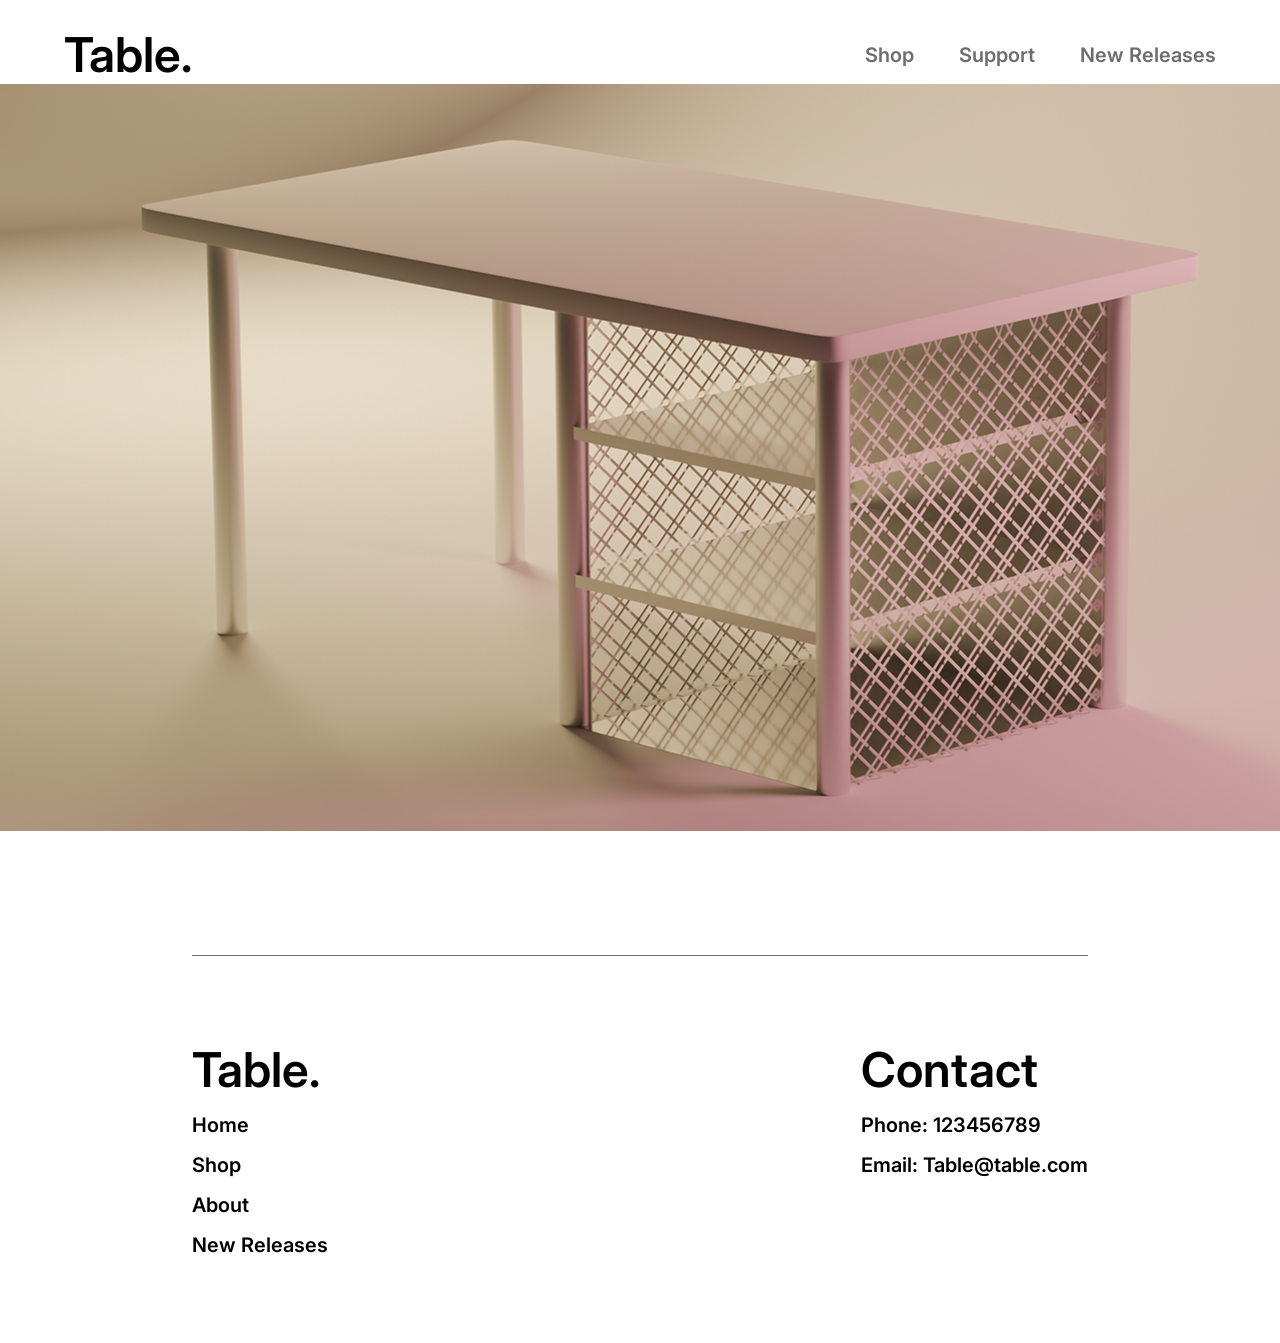
==== Shop.html @ 84fb847c "Added shop page" ====
<!doctype html>
<html lang="en">
    <head>
        <meta charset="UTF-8" />
        <meta name="viewport" content="width=device-width, initial-scale=1.0" />
        <title>Table. | Shop</title>
        <link rel="stylesheet" href="style.css" />
    </head>
    <body>
        <header>
            <h1>Table.</h1>
            <div class="header-links">
                <a href="Shop.html">Shop</a>
                <a>Support</a>
                <a>New Releases</a>
            </div>
        </header>

        <div class="shopS1">
            <img src="/Images/Table2.png" alt="A picture of a table" />
        </div>

        <footer>
            <div class="footer-content-left">
                <h1>Table.</h1>
                <p>Home</p>
                <p>Shop</p>
                <p>About</p>
                <p>New Releases</p>
            </div>
            <div class="footer-content-right">
                <h1>Contact</h1>
                <p>Phone: 123456789</p>
                <p>Email: Table@table.com</p>
            </div>
        </footer>
    </body>
</html>
---- style.css ----
@import url("https://fonts.googleapis.com/css2?family=Inter:ital,opsz,wght@0,14..32,100..900;1,14..32,100..900&display=swap");
:root {
    --sub-heading-color: #6d6d6d;
}
p {
    line-height: 140%;
}
* {
    font-family: "Inter";
    margin: 0;
}
body {
    display: flex;
    flex-direction: column;
    justify-content: center;
    align-items: center;
    background-color: white;
}
header {
    width: 90%;
    margin-top: 25px;
    display: flex;
    flex-direction: row;
    align-items: center;
    justify-content: space-between;
    max-width: 1450px;
}
header > h1 {
    font-weight: 600;
    font-size: 48px;
}
.footer-content-left > h1 {
    font-weight: 600;
    font-size: 48px;
}
.header-links {
    display: flex;
    flex-direction: row;
    margin-left: 45px;
    font-weight: 600;
    font-size: 20px;
    color: var(--sub-heading-color);
}
.header-links > a {
    margin-left: 45px;
    color: var(--sub-heading-color);
    text-decoration: none;
}
.homeS1 {
    width: 90%;
    display: flex;
    flex-direction: row;
    justify-content: space-between;
    max-width: 1450px;
    margin-top: 50px;
    margin-bottom: 50px;
}
.homeS1 .s1Text {
    display: flex;
    flex-direction: column;
    align-items: flex-start;
}
.homeS1 > .s1Text {
    flex-grow: 1;
    margin-left: 12px;
    display: flex;
    justify-content: space-between;
}
.homeS1 > .s1Text > .s1Disc > h1 {
    font-weight: 600;
    font-size: 48px;
    margin-top: 0px;
    margin-bottom: 12px;
}
.homeS1 > .s1Text > .s1Disc > p {
    font-weight: 400;
    font-size: 20px;
    margin-top: 0px;
    color: var(--sub-heading-color);
}
.homeS1 > img {
    flex-grow: 2;
    margin-right: 12px;
}
.purchasePrompt {
    display: flex;
    width: 100%;
    flex-direction: row;
    justify-content: space-between;
    align-items: flex-end;
}
.price > h2 {
    font-size: 36px;
    margin: 0px;
}
.price > p {
    font-weight: 400;
    font-size: 24px;
    margin: 0px;
    color: var(--sub-heading-color);
}
.buyBtn {
    margin-left: 18px;
    padding: 12px;
    display: flex;
    justify-content: center;
    align-items: center;
    flex-grow: 1;
    border-radius: 24px;
    border: 1px solid black;
}

.buyBtn > p {
    margin: 0px;
}
.homeS2 {
    display: flex;
    width: 90%;
    max-width: 1450px;
    flex-direction: column;
    justify-content: flex-start;
}

.s2title {
    display: flex;
    flex-direction: column;
    justify-content: flex-start;
}
.s2title > h1 {
    font-weight: 600;
    font-size: 58px;
    margin-bottom: 22px;
}
.s2title > h2 {
    font-weight: 600;
    font-size: 40px;
    color: var(--sub-heading-color);
}
.s2panels {
    display: flex;
    flex-direction: row;
    justify-content: space-between;
}
.s2panels > S2Box {
    margin: 12px;
}
img {
    border-radius: 22px;
}
.S2Box {
    display: flex;
    width: 30%;
    flex-direction: column;
}
.S2Box > h1 {
    color: var(--sub-heading-color);
    font-size: 32px;
    margin-top: 20px;
    margin-bottom: 12px;
}
.homeS3 {
    width: 90%;
    margin-top: 50px;
    display: flex;
    flex-direction: column;
    max-width: 1450px;
}
.s3disc {
    margin-top: 45px;
    display: flex;
    direction: row;
    justify-content: space-between;
    align-items: flex-start;
}
.s3disc > p {
    max-width: 50%;
}
.homeS3left {
    display: flex;
    flex-direction: column;
    justify-content: space-between;
}
.homeS3 > img {
    object-fit: cover;
    height: 25%;
    width: auto;
}
.homeS3left > h1 {
    font-size: 58px;
    font-weight: 600;
}
.s3disc > p {
    font-size: 20px;
    color: var(--sub-heading-color);
    line-height: 140%;
}
.price > p {
    margin-top: 24px;
}
.buyBtn {
    min-width: 150px;
}
footer {
    width: 70%;
    margin-top: 120px;
    padding: 84px 0px;
    max-width: 1450px;
    border-top: solid 1px var(--sub-heading-color);
    display: flex;
    justify-content: space-between;
}
.footer-content-left > p {
    font-weight: 600;
    font-size: 20px;
    padding-top: 12px;
}
.footer-content-right > p {
    font-weight: 600;
    font-size: 20px;
    padding-top: 12px;
}
.footer-content-right > h1 {
    font-weight: 600;
    font-size: 48px;
}
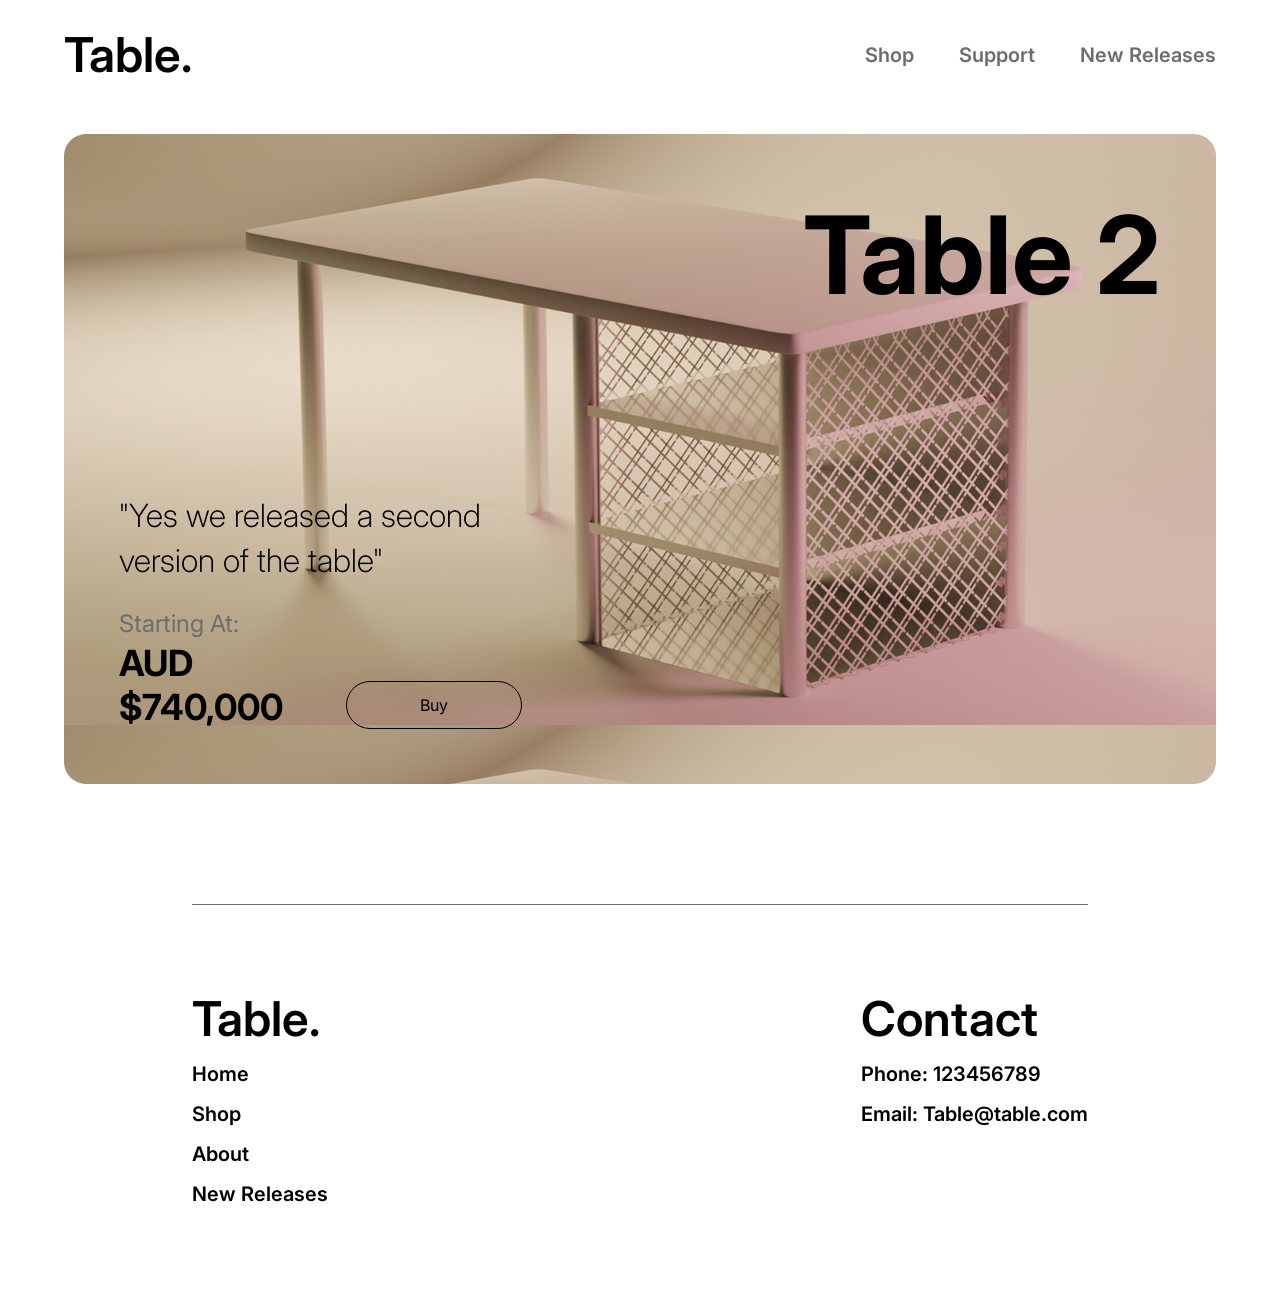
==== commit 7273000c: "Added hero shot for shop page" ====
--- a/Shop.html
+++ b/Shop.html
@@ -17,7 +17,21 @@
         </header>
 
         <div class="shopS1">
-            <img src="/Images/Table2.png" alt="A picture of a table" />
+            <div class="shopS1Left">
+                <p>"Yes we released a second version of the table"</p>
+                <div class="purchasePrompt">
+                    <div class="price">
+                        <p>Starting At:</p>
+                        <h2>AUD $740,000</h2>
+                    </div>
+                    <div class="buyBtn">
+                        <p>Buy</p>
+                    </div>
+                </div>
+            </div>
+            <div class="shopS1Right">
+                <h1>Table 2</h1>
+            </div>
         </div>
 
         <footer>
--- a/style.css
+++ b/style.css
@@ -146,6 +146,7 @@
 }
 img {
     border-radius: 22px;
+    width: 100%;
 }
 .S2Box {
     display: flex;
@@ -223,3 +224,28 @@
     font-weight: 600;
     font-size: 48px;
 }
+.shopS1 {
+    background-image: url(./Images/Table2.png);
+    background-size: 100%;
+    border-radius: 22px;
+    display: flex;
+    margin-top: 50px;
+    width: 90%;
+    max-width: 1450px;
+    justify-content: space-between;
+    height: 650px;
+}
+.shopS1Right {
+    align-self: flex-start;
+    font-size: 54px;
+    padding: 55px;
+}
+.shopS1Left {
+    align-self: flex-end;
+    padding: 55px;
+    width: 35%;
+}
+.shopS1Left > p {
+    font-weight: 250;
+    font-size: 32px;
+}
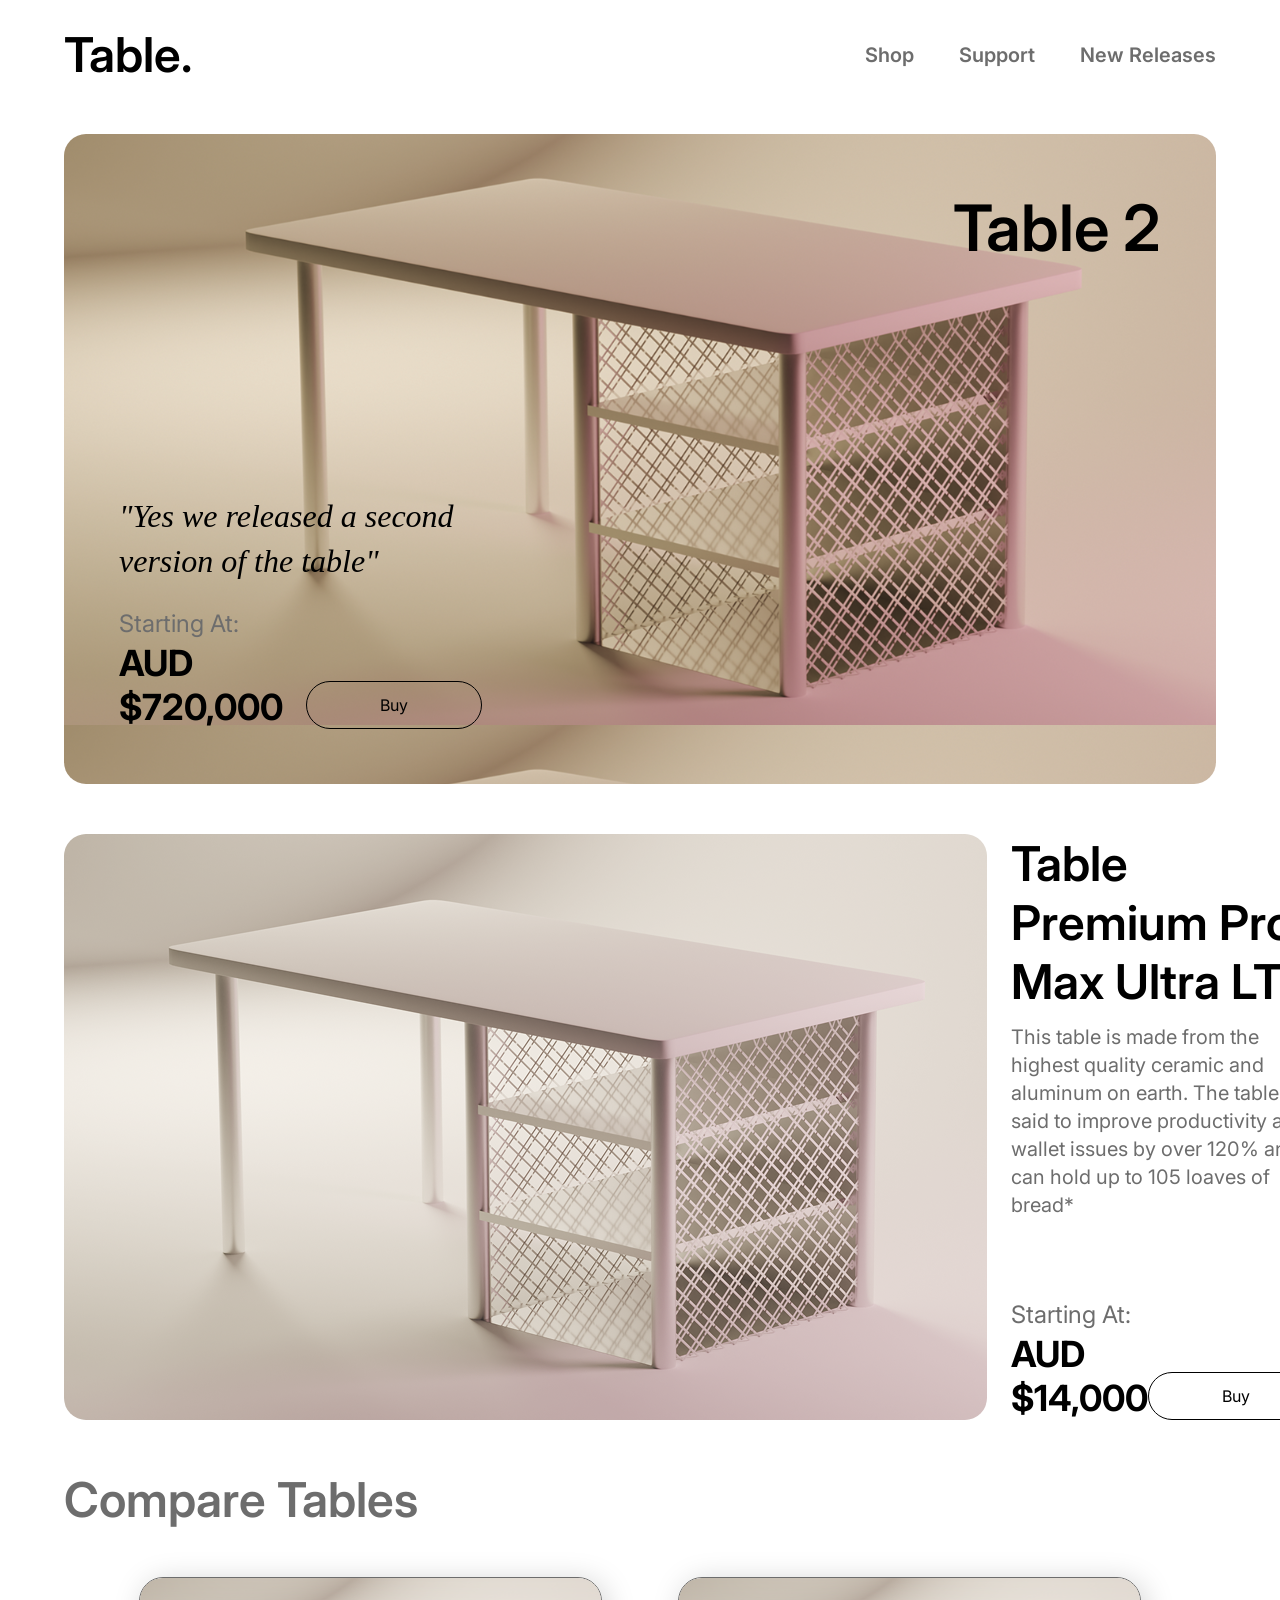
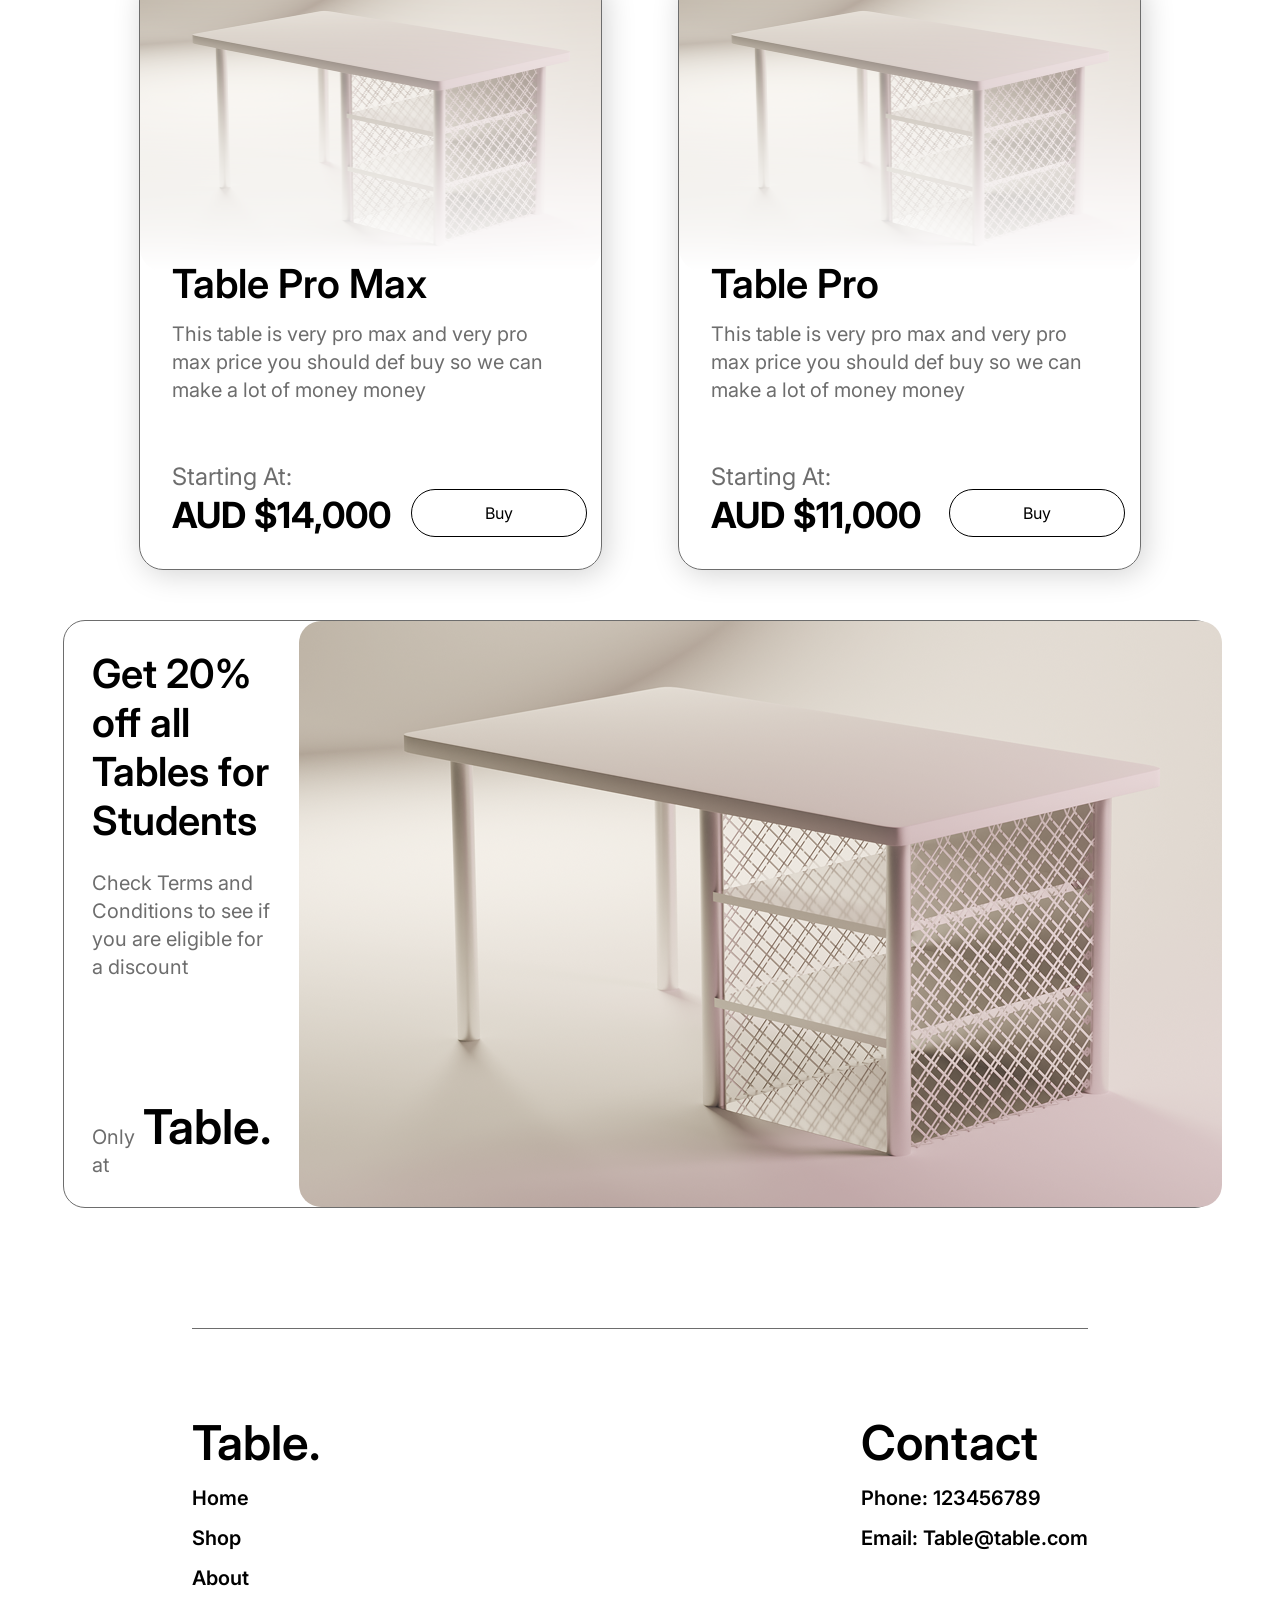
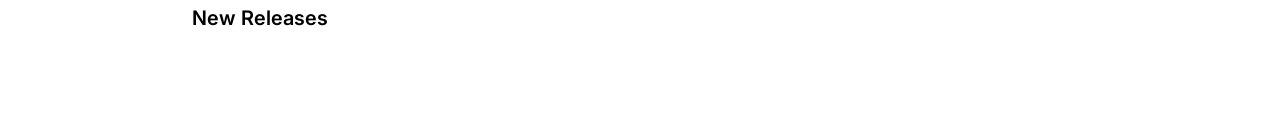
==== commit 8adc03b0: "Finnished Shop Page" ====
--- a/Shop.html
+++ b/Shop.html
@@ -8,7 +8,7 @@
     </head>
     <body>
         <header>
-            <h1>Table.</h1>
+            <a class="TableLogo" href="index.html">Table.</a>
             <div class="header-links">
                 <a href="Shop.html">Shop</a>
                 <a>Support</a>
@@ -22,7 +22,7 @@
                 <div class="purchasePrompt">
                     <div class="price">
                         <p>Starting At:</p>
-                        <h2>AUD $740,000</h2>
+                        <h2>AUD $720,000</h2>
                     </div>
                     <div class="buyBtn">
                         <p>Buy</p>
@@ -33,7 +33,86 @@
                 <h1>Table 2</h1>
             </div>
         </div>
+        <div class="homeS1">
+            <img src="./Images/Table.png" alt="An Image of a Table" />
+            <div class="s1Text">
+                <div class="s1Disc">
+                    <h1>Table Premium Pro Max Ultra LTE</h1>
+                    <p>
+                        This table is made from the highest quality ceramic and
+                        aluminum on earth. The table is said to improve
+                        productivity and wallet issues by over 120% and can hold
+                        up to 105 loaves of bread*
+                    </p>
+                </div>
 
+                <div class="purchasePrompt">
+                    <div class="price">
+                        <p>Starting At:</p>
+                        <h2>AUD $14,000</h2>
+                    </div>
+                    <div class="buyBtn">
+                        <p>Buy</p>
+                    </div>
+                </div>
+            </div>
+        </div>
+        <div class="shopS3">
+            <h1>Compare Tables</h1>
+            <div class="shopS3CardContainer">
+                <div class="shopS3Card">
+                    <img src="./Images/Table.png" alt="A picture of a table" />
+                    <h1>Table Pro Max</h1>
+                    <p>
+                        This table is very pro max and very pro max price you
+                        should def buy so we can make a lot of money money
+                    </p>
+                    <div class="purchasePrompt">
+                        <div class="price">
+                            <p>Starting At:</p>
+                            <h2>AUD $14,000</h2>
+                        </div>
+                        <div class="buyBtn">
+                            <p>Buy</p>
+                        </div>
+                    </div>
+                </div>
+                <div class="shopS3Card">
+                    <img src="./Images/Table.png" alt="A picture of a table" />
+                    <h1>Table Pro</h1>
+                    <p>
+                        This table is very pro max and very pro max price you
+                        should def buy so we can make a lot of money money
+                    </p>
+                    <div class="purchasePrompt">
+                        <div class="price">
+                            <p>Starting At:</p>
+                            <h2>AUD $11,000</h2>
+                        </div>
+                        <div class="buyBtn">
+                            <p>Buy</p>
+                        </div>
+                    </div>
+                </div>
+            </div>
+        </div>
+        <div class="studentDiscount">
+            <div class="studentDiscountText">
+                <div class="studentTop">
+                    <h1>Get 20% off all Tables for Students</h1>
+                    <p>
+                        Check Terms and Conditions to see if you are eligible
+                        for a discount
+                    </p>
+                </div>
+
+                <div class="onlyAtTable">
+                    <p>Only at</p>
+                    <h1 class="TableLogo">Table.</h1>
+                </div>
+            </div>
+            <img src="./Images/Table.png" alt="An image of a table" />
+        </div>
         <footer>
             <div class="footer-content-left">
                 <h1>Table.</h1>
--- a/style.css
+++ b/style.css
@@ -25,9 +25,11 @@
     justify-content: space-between;
     max-width: 1450px;
 }
-header > h1 {
-    font-weight: 600;
-    font-size: 48px;
+.TableLogo {
+    font-weight: 600;
+    font-size: 48px;
+    color: black;
+    text-decoration: none;
 }
 .footer-content-left > h1 {
     font-weight: 600;
@@ -61,10 +63,10 @@
     align-items: flex-start;
 }
 .homeS1 > .s1Text {
-    flex-grow: 1;
     margin-left: 12px;
     display: flex;
     justify-content: space-between;
+    flex-shrink: 2;
 }
 .homeS1 > .s1Text > .s1Disc > h1 {
     font-weight: 600;
@@ -84,7 +86,7 @@
 }
 .purchasePrompt {
     display: flex;
-    width: 100%;
+    width: 90%;
     flex-direction: row;
     justify-content: space-between;
     align-items: flex-end;
@@ -100,12 +102,10 @@
     color: var(--sub-heading-color);
 }
 .buyBtn {
-    margin-left: 18px;
     padding: 12px;
     display: flex;
     justify-content: center;
     align-items: center;
-    flex-grow: 1;
     border-radius: 24px;
     border: 1px solid black;
 }
@@ -180,6 +180,7 @@
     display: flex;
     flex-direction: column;
     justify-content: space-between;
+    width: 45%;
 }
 .homeS3 > img {
     object-fit: cover;
@@ -237,8 +238,11 @@
 }
 .shopS1Right {
     align-self: flex-start;
-    font-size: 54px;
     padding: 55px;
+}
+.shopS1Right > h1 {
+    font-size: 64px;
+    font-weight: 600;
 }
 .shopS1Left {
     align-self: flex-end;
@@ -248,4 +252,80 @@
 .shopS1Left > p {
     font-weight: 250;
     font-size: 32px;
-}
+    font-style: italic;
+}
+.shopS3 {
+    width: 90%;
+    max-width: 1450px;
+}
+.shopS3 > h1 {
+    font-size: 48px;
+    font-weight: 600;
+    color: var(--sub-heading-color);
+}
+.shopS3CardContainer {
+    margin-top: 48px;
+    display: flex;
+    direction: row;
+    justify-content: space-evenly;
+}
+
+.shopS3Card {
+    width: 40%;
+    border: 0.5px solid var(--sub-heading-color);
+    box-shadow: 4px 4px 30px lightgray;
+    border-radius: 24px;
+    display: flex;
+    flex-direction: column;
+}
+.shopS3Card > img {
+    mask-image: linear-gradient(to bottom, black 0, transparent 100%);
+}
+.shopS3Card > h1 {
+    margin: -12px 32px 12px 32px;
+    font-size: 40px;
+    font-weight: 600;
+}
+.shopS3Card > p {
+    margin: 0px 32px;
+    font-weight: 400;
+    font-size: 20px;
+    color: var(--sub-heading-color);
+}
+.shopS3Card > .purchasePrompt {
+    margin: 32px;
+}
+.studentDiscount {
+    width: 90%;
+    max-width: 1450px;
+    display: flex;
+    flex-direction: row;
+    margin-top: 50px;
+    border: 0.5px solid var(--sub-heading-color);
+    border-radius: 22px;
+}
+.studentDiscountText {
+    margin: 28px;
+    display: flex;
+    flex-direction: column;
+    justify-content: space-between;
+}
+.studentTop > h1 {
+    font-size: 40px;
+    font-weight: 600;
+    margin-bottom: 24px;
+}
+.studentTop > p {
+    color: var(--sub-heading-color);
+    font-size: 20px;
+}
+.onlyAtTable {
+    display: flex;
+    flex-direction: row;
+    align-items: baseline;
+}
+.onlyAtTable > p {
+    color: var(--sub-heading-color);
+    font-size: 20px;
+    margin-right: 8px;
+}
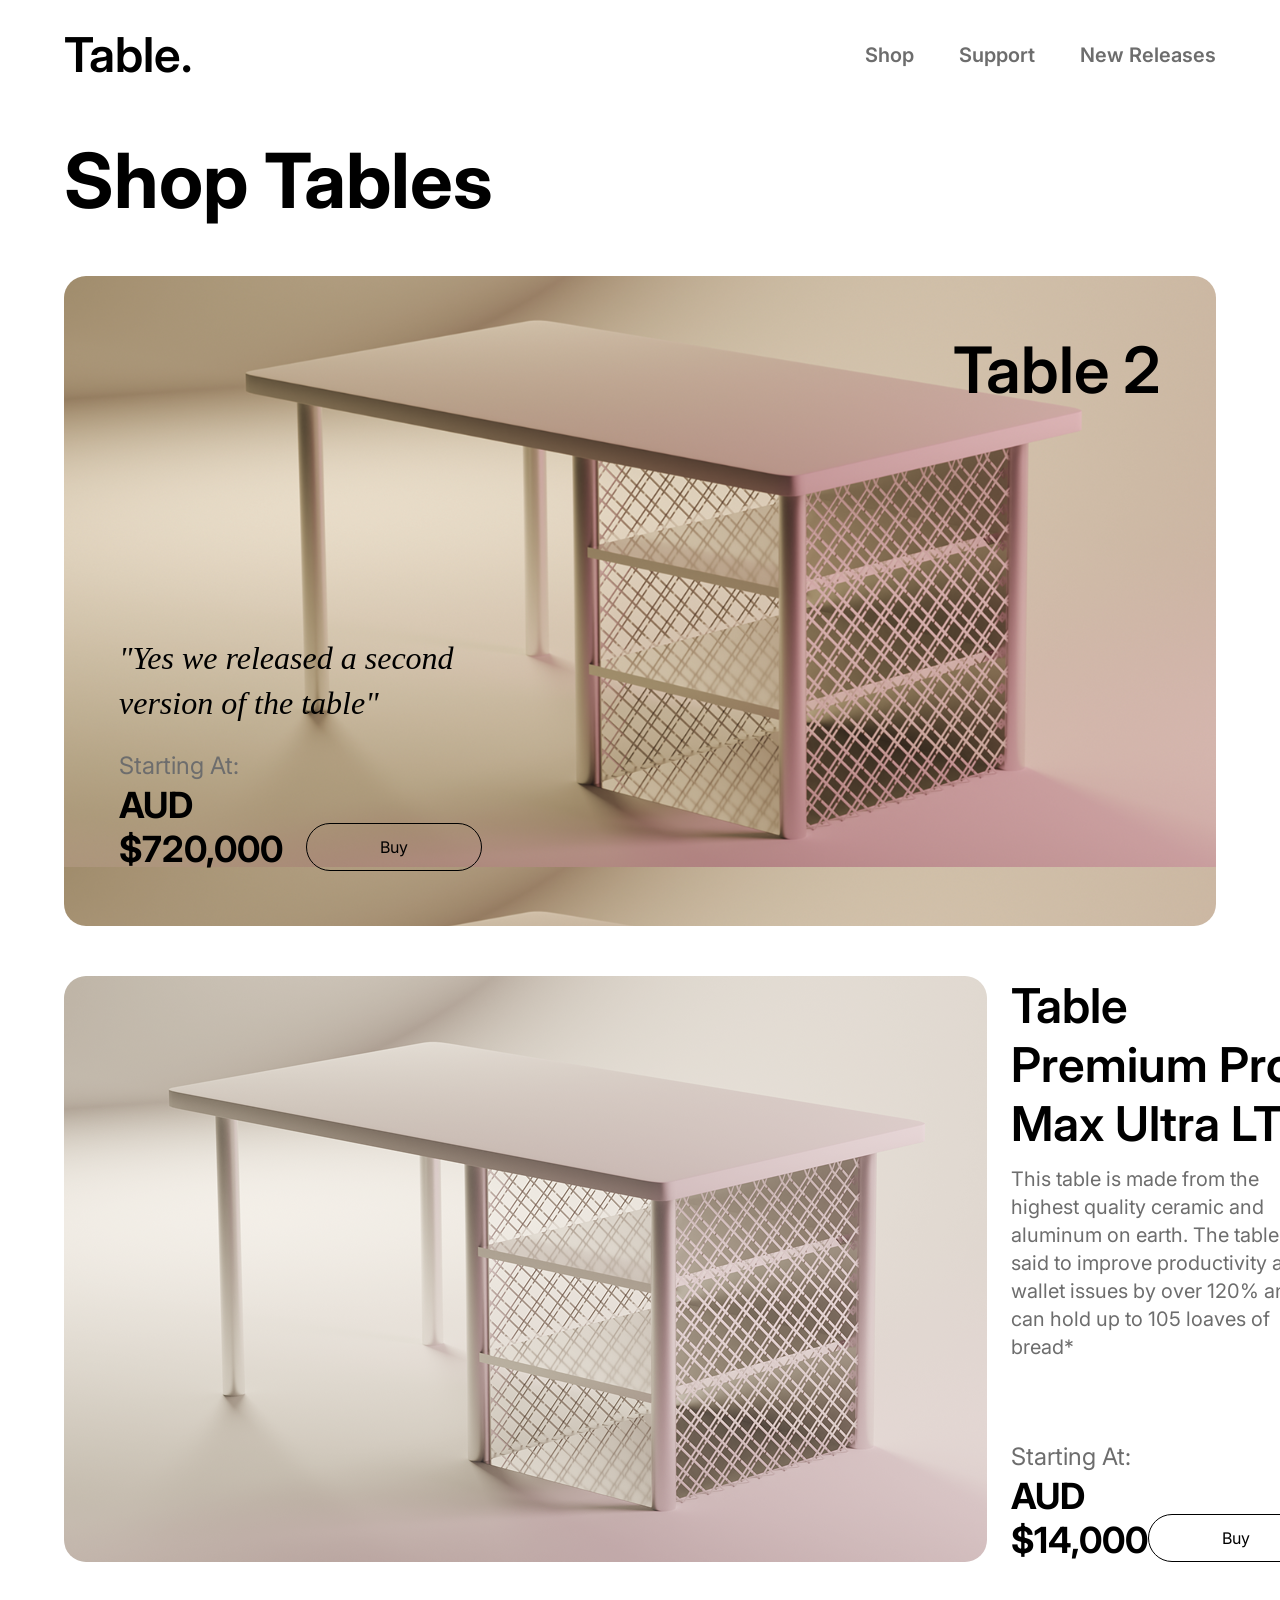
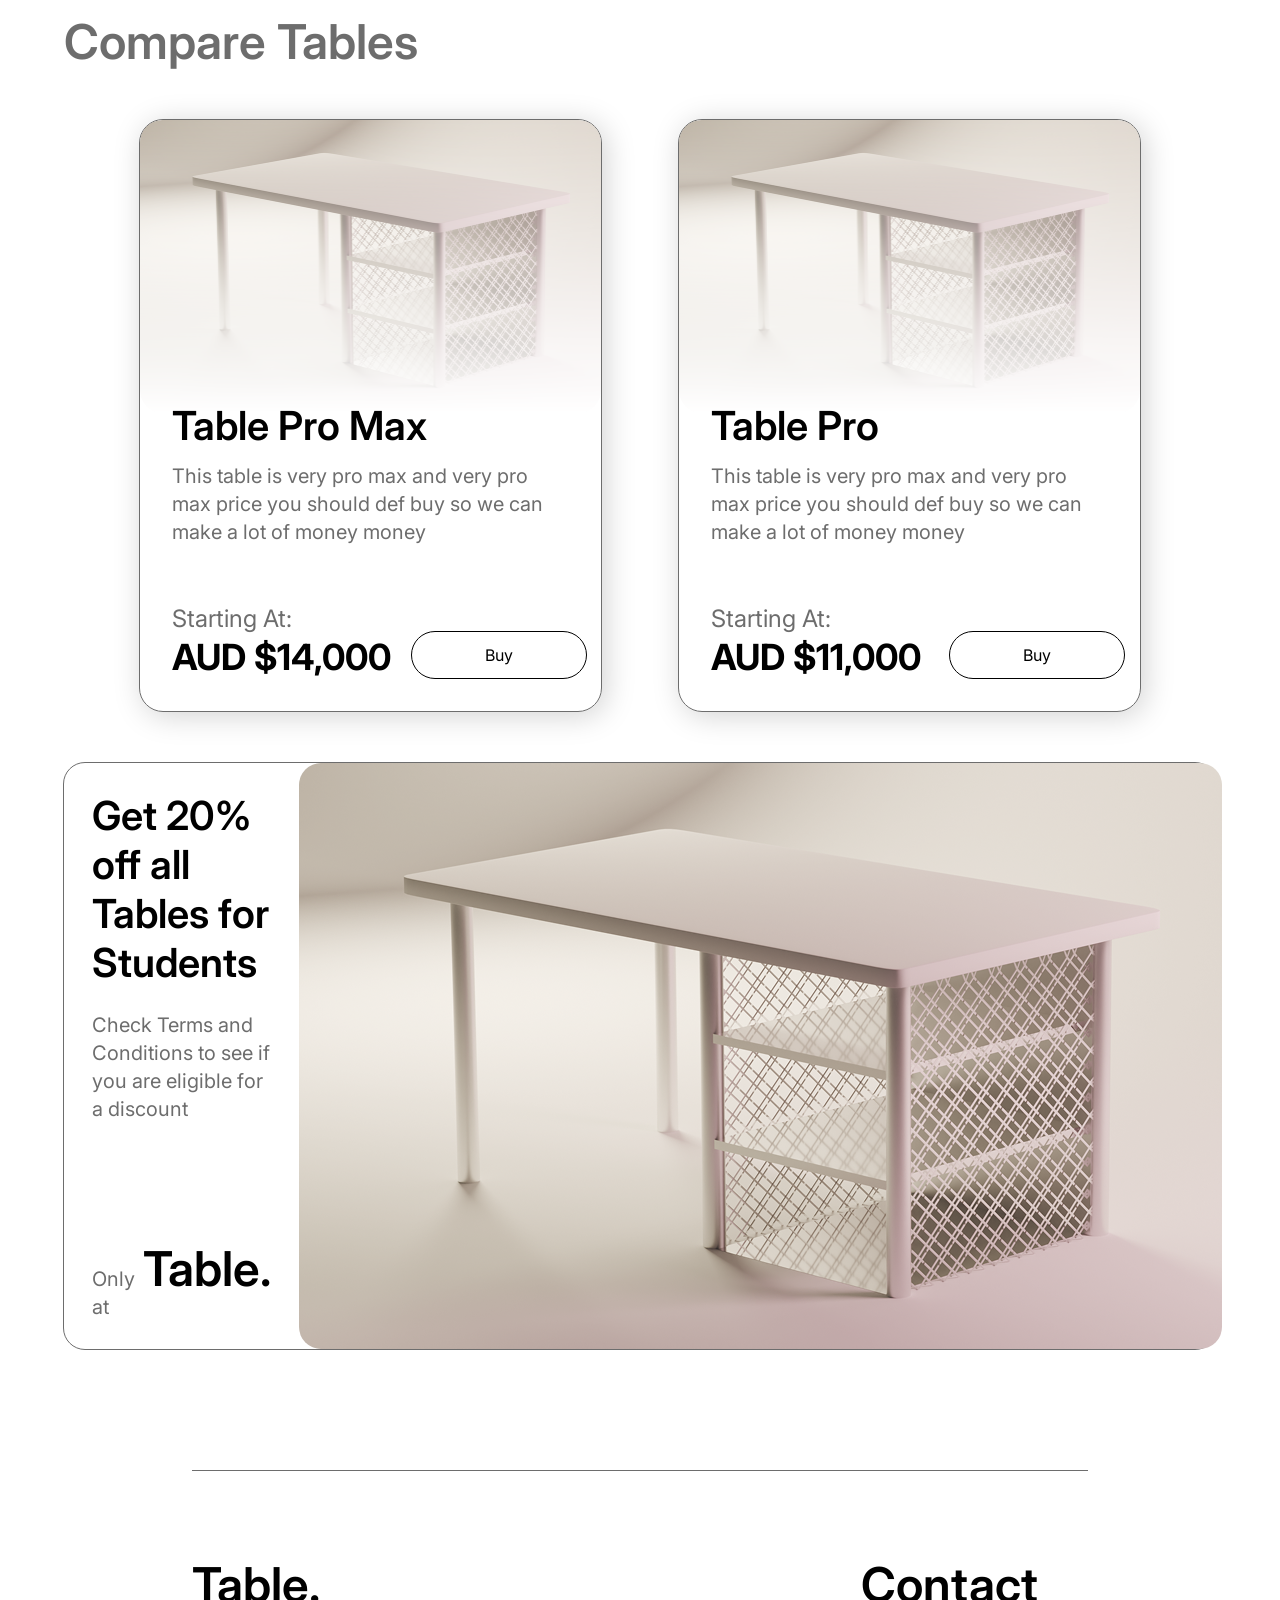
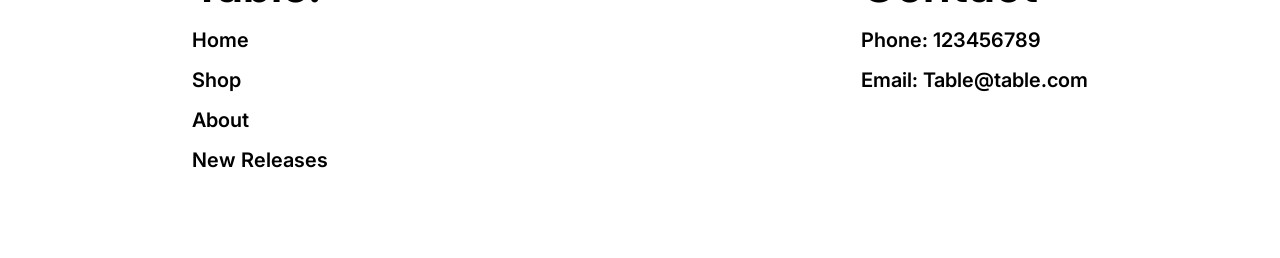
==== commit 9d58f89d: "update 2" ====
--- a/Shop.html
+++ b/Shop.html
@@ -10,12 +10,14 @@
         <header>
             <a class="TableLogo" href="index.html">Table.</a>
             <div class="header-links">
-                <a href="Shop.html">Shop</a>
-                <a>Support</a>
-                <a>New Releases</a>
+                <a href="shop.html">Shop</a>
+                <a href="support.html">Support</a>
+                <a href="new.html">New Releases</a>
             </div>
         </header>
-
+        <div class="shopbigtitle">
+            <h1>Shop Tables</h1>
+        </div>
         <div class="shopS1">
             <div class="shopS1Left">
                 <p>"Yes we released a second version of the table"</p>
--- a/style.css
+++ b/style.css
@@ -1,6 +1,8 @@
 @import url("https://fonts.googleapis.com/css2?family=Inter:ital,opsz,wght@0,14..32,100..900;1,14..32,100..900&display=swap");
 :root {
     --sub-heading-color: #6d6d6d;
+    --selected: #066aff;
+    --text-input-bg-color: #fafafa;
 }
 p {
     line-height: 140%;
@@ -83,6 +85,13 @@
 .homeS1 > img {
     flex-grow: 2;
     margin-right: 12px;
+}
+.shopbigtitle {
+    display: flex;
+    width: 90%;
+    max-width: 1450px;
+    margin-top: 50px;
+    font-size: 38px;
 }
 .purchasePrompt {
     display: flex;
@@ -146,7 +155,7 @@
 }
 img {
     border-radius: 22px;
-    width: 100%;
+    width: auto;
 }
 .S2Box {
     display: flex;
@@ -329,3 +338,149 @@
     font-size: 20px;
     margin-right: 8px;
 }
+.supportLinks {
+    display: flex;
+    width: 90%;
+    max-width: 1450px;
+    margin-top: 50px;
+    flex-direction: column;
+}
+.supportLinks > h1 {
+    font-size: 64px;
+    font-weight: 600;
+    margin-bottom: 24px;
+}
+.faq > h1 {
+    font-size: 64px;
+    font-weight: 600;
+    margin-bottom: 24px;
+    margin: 24px 0px;
+}
+.supportLinks > p {
+    color: var(--sub-heading-color);
+    font-size: 20px;
+}
+.question {
+    width: 90%;
+    border: 1px solid var(--sub-heading-color);
+    border-radius: 22px;
+    padding: 24px;
+    margin: 24px;
+    display: flex;
+    flex-direction: row;
+    justify-content: space-between;
+    align-items: center;
+}
+.question > h2 {
+    font-size: 24px;
+    font-weight: 500;
+    margin-bottom: 8px;
+}
+.question > p {
+    font-size: 20px;
+    margin-left: 12px;
+    color: var(--sub-heading-color);
+}
+.purchaseArea {
+    width: 90%;
+    max-width: 1450px;
+    display: flex;
+}
+.buyOptions {
+    display: flex;
+    flex-grow: 2;
+    border: 0.5px solid #c2c2c2;
+    flex-direction: column;
+    padding: 42px;
+    border-radius: 22px;
+}
+
+.buyOptions > h1 {
+    font-weight: 600;
+    font-size: 48px;
+}
+.opt > h1 {
+    font-weight: 500;
+    font-size: 36px;
+    color: var(--sub-heading-color);
+    margin-top: 40px;
+}
+.opt > p {
+    font-size: 20px;
+    font-weight: 400;
+    color: var(--sub-heading-color);
+}
+.opt > div {
+    display: flex;
+    flex-direction: row;
+    justify-content: space-between;
+    padding: 32px;
+    margin: 50px;
+    align-items: center;
+}
+.opti {
+    border: 1px solid var(--sub-heading-color);
+    border-radius: 22px;
+}
+.select {
+    border-radius: 22px;
+    border: 2px solid var(--selected);
+}
+.cardDetails {
+    display: flex;
+    position: relative;
+    flex-direction: column;
+    flex-grow: 0;
+    border: 0.5px solid #c2c2c2;
+    border-radius: 22px;
+    padding: 42px;
+    margin-left: 20px;
+    height: min-content;
+}
+
+.cardDetails > h1 .select {
+    border-radius: 22px;
+    border: 2px solid var(--selected);
+}
+input::placeholder {
+    font-size: 20px;
+    font-weight: 600;
+}
+input {
+    border: 1px solid #c2c2c2;
+    padding: 22px;
+    border-radius: 22px;
+    margin: 16px 0px;
+    background-color: var(--text-input-bg-color);
+}
+.checkoutCtnr {
+    display: flex;
+    width: 100%;
+    justify-content: center;
+}
+.checkoutBtn {
+    width: 50%;
+    display: flex;
+    justify-content: center;
+    margin-top: 24px;
+    padding: 8px;
+    background-color: var(--selected);
+    border-radius: 50px;
+    color: white;
+}
+.checkoutBtn > h2 {
+    font-weight: 500;
+}
+.cardProviders {
+    display: flex;
+    max-width: 90%;
+    flex-direction: row;
+    flex-wrap: wrap;
+}
+.cardContainer {
+    display: flex;
+    flex-direction: column;
+}
+.cardProviders > img {
+    max-height: 2.725rem;
+}
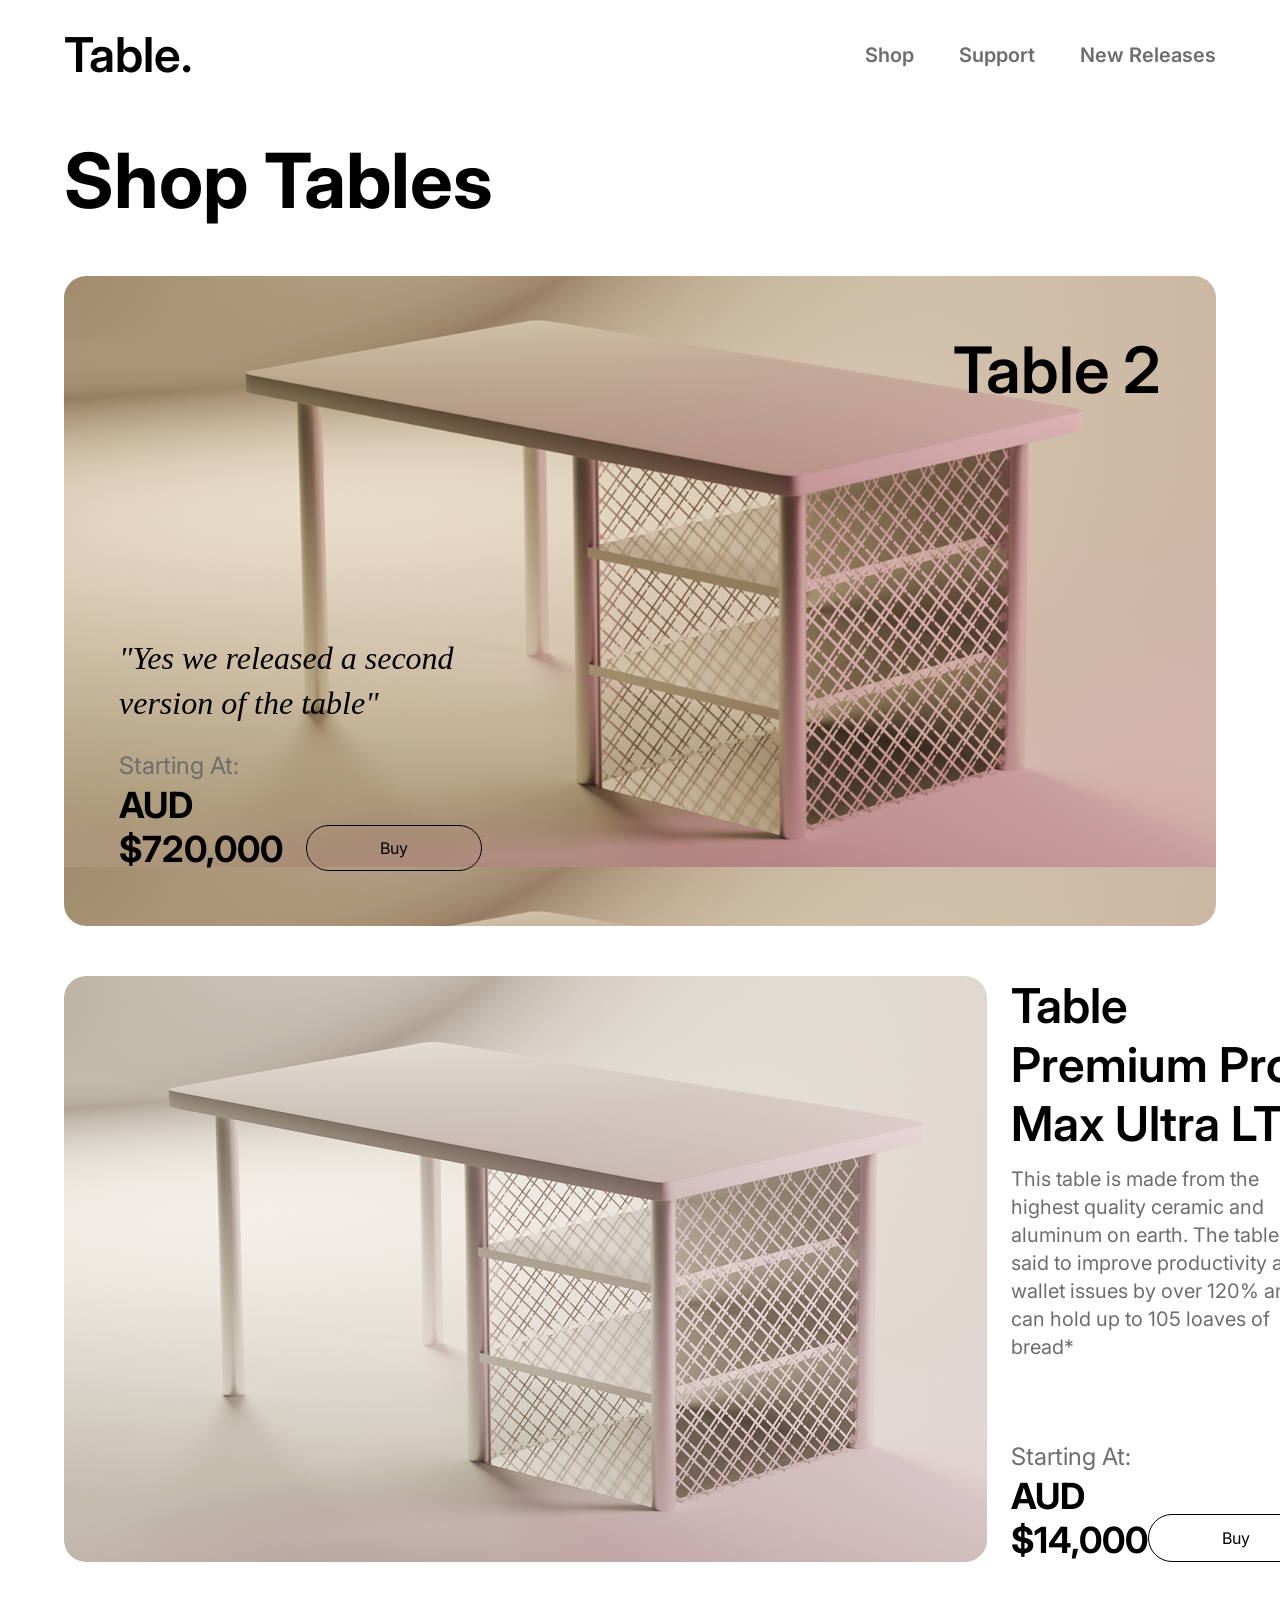
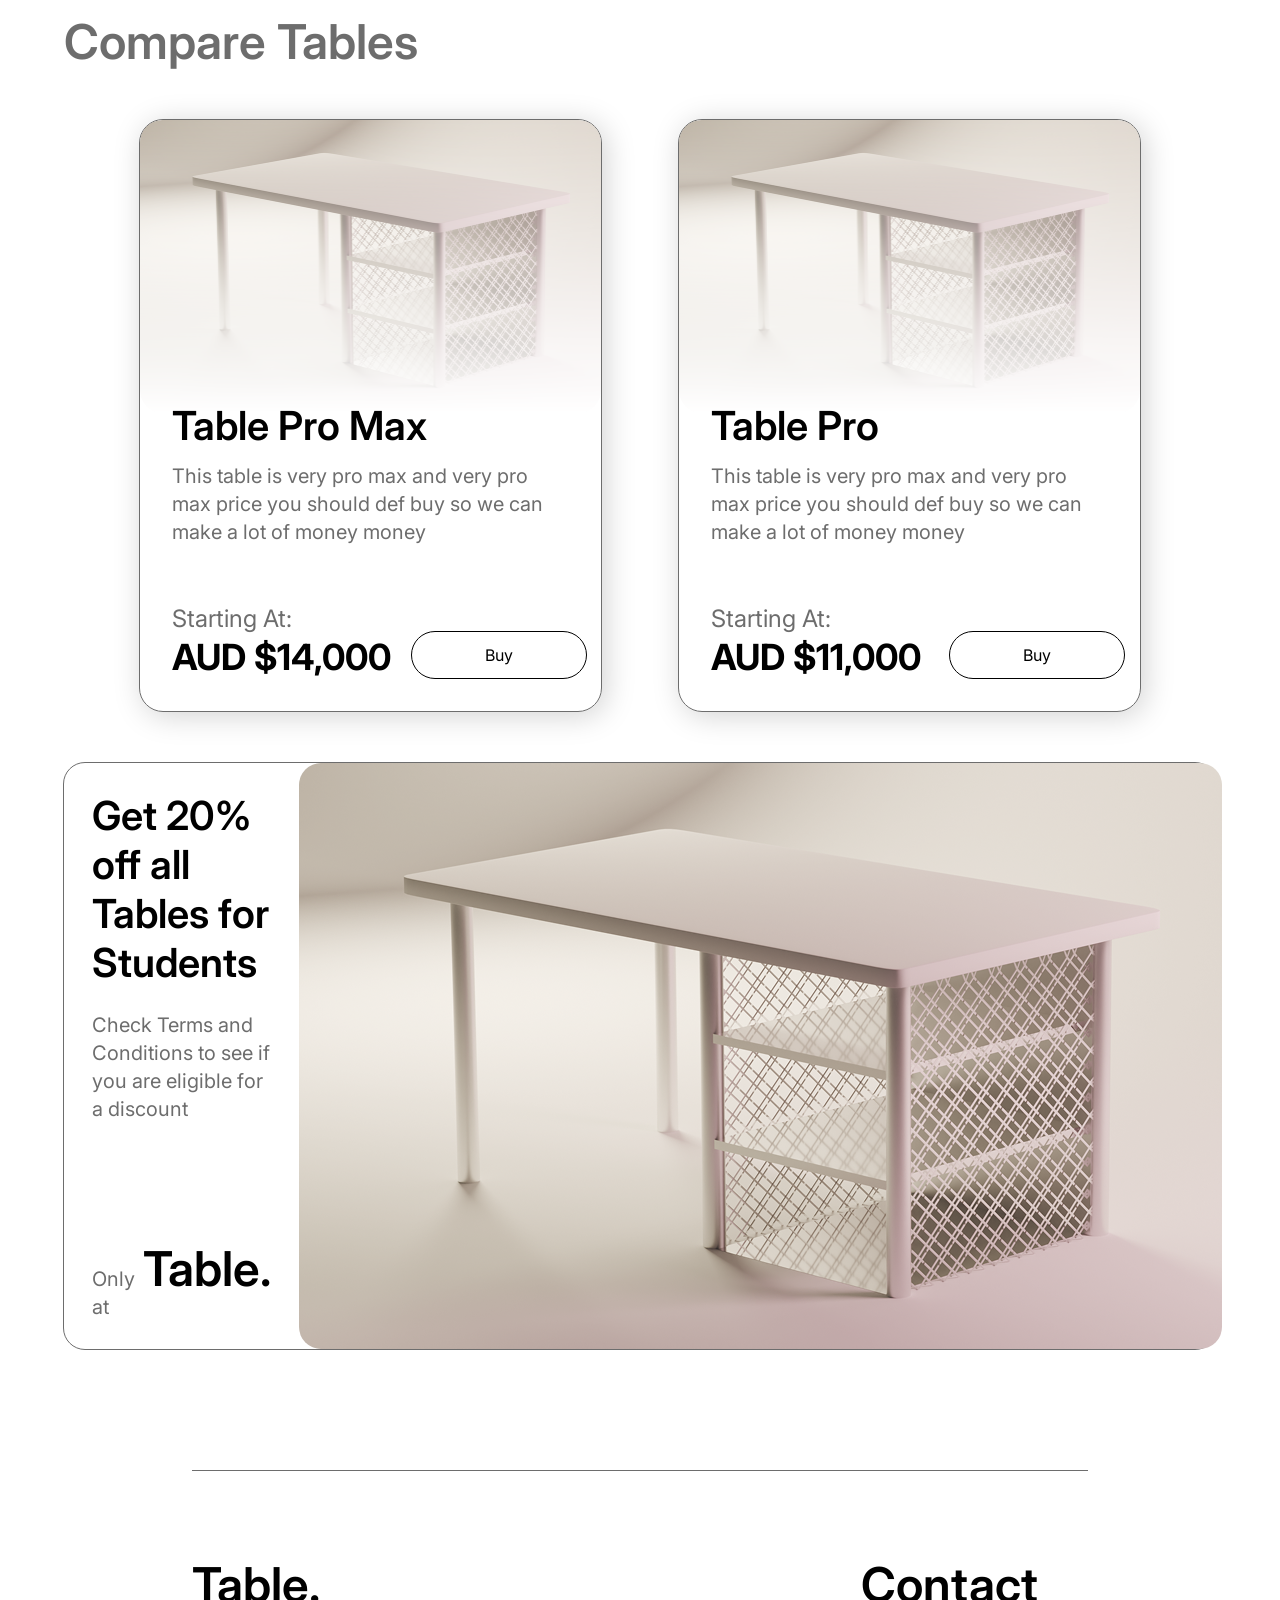
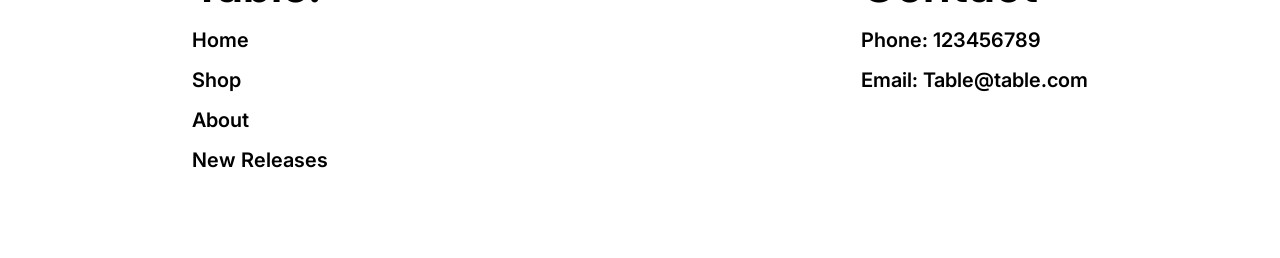
==== commit 9d1dc747: "idk" ====
--- a/Shop.html
+++ b/Shop.html
@@ -27,7 +27,7 @@
                         <h2>AUD $720,000</h2>
                     </div>
                     <div class="buyBtn">
-                        <p>Buy</p>
+                        <a href="#">Buy</a>
                     </div>
                 </div>
             </div>
--- a/style.css
+++ b/style.css
@@ -17,6 +17,10 @@
     justify-content: center;
     align-items: center;
     background-color: white;
+}
+a {
+    color: black;
+    text-decoration: none;
 }
 header {
     width: 90%;
